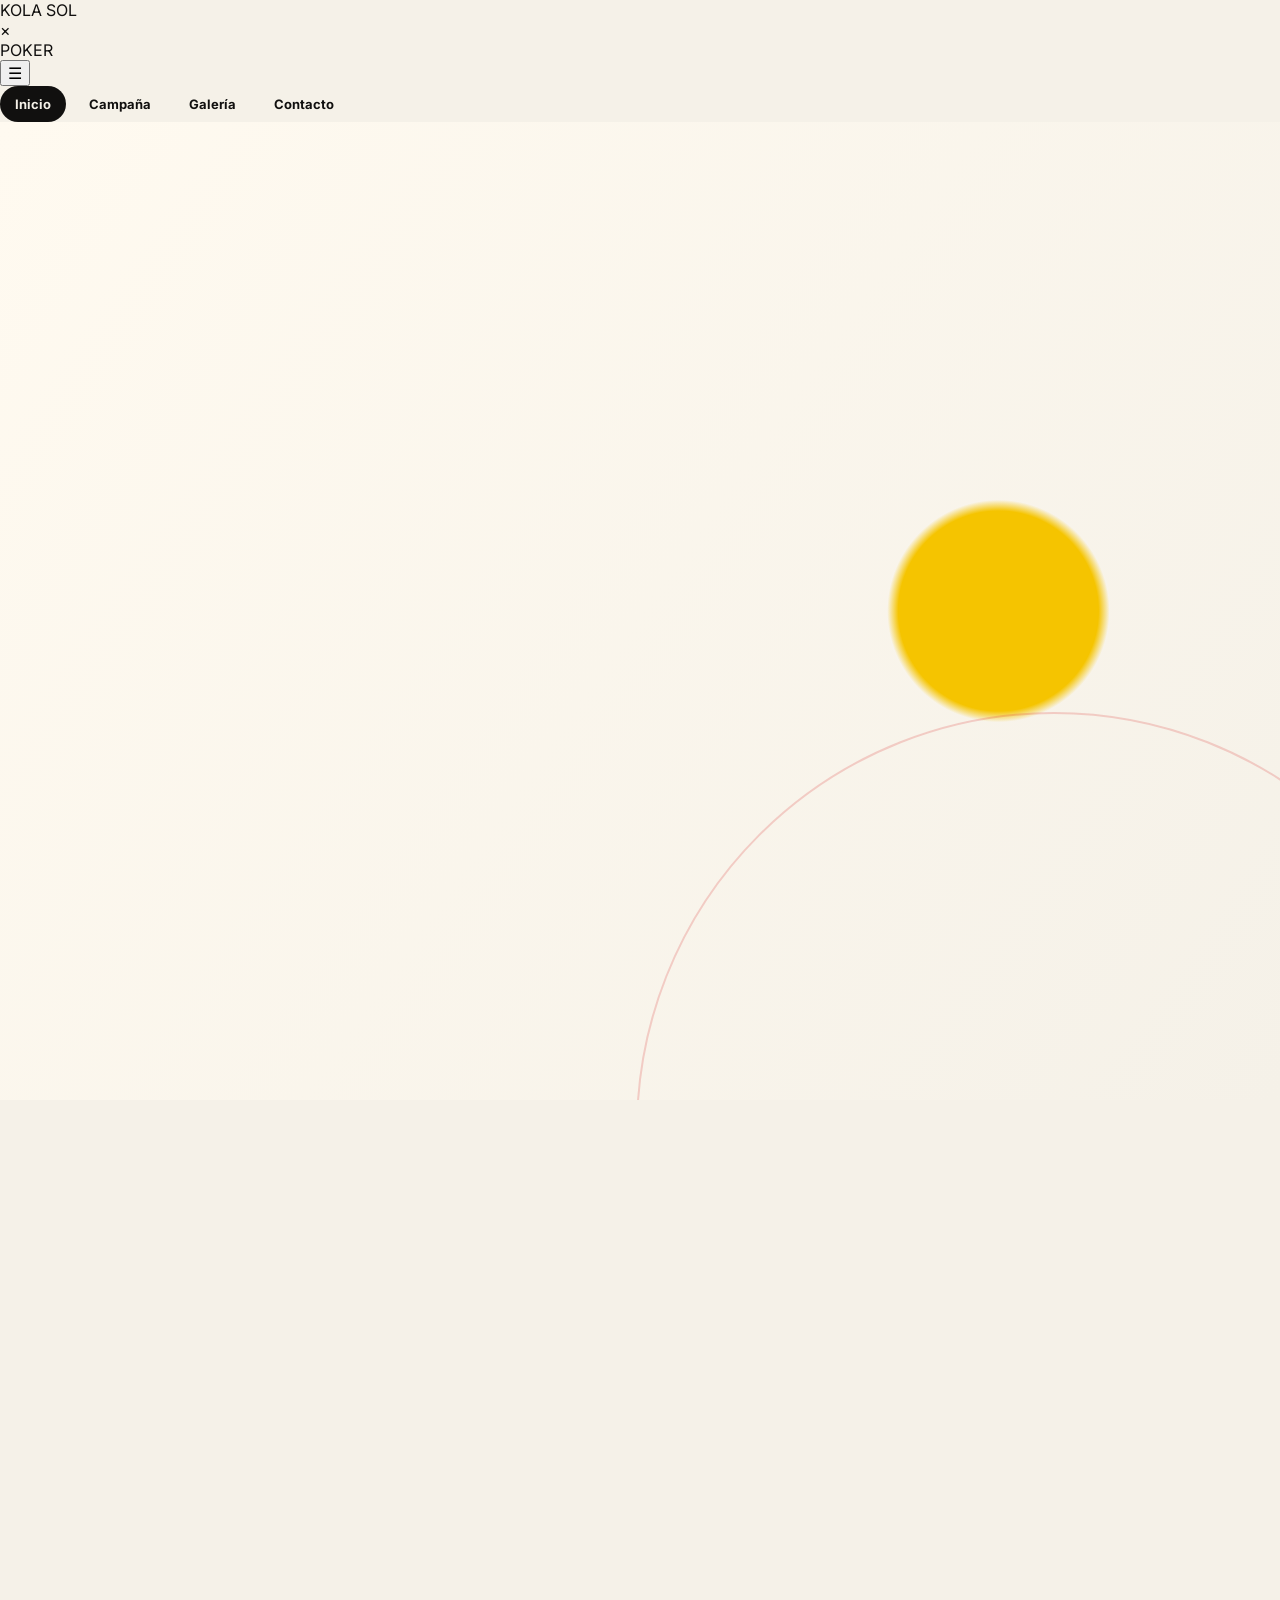
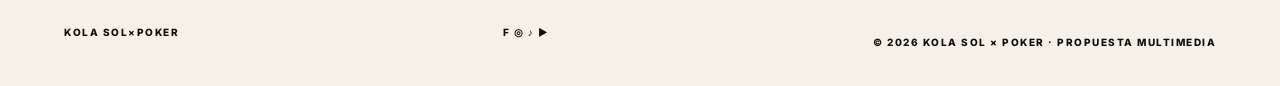
==== index.html @ a8f2d902 "Update logo image source in index.html" ====
<!DOCTYPE html>
<html lang="es">
<head>
  <meta charset="UTF-8">
  <meta name="viewport" content="width=device-width, initial-scale=1.0">
  <meta name="description" content="Campaña promocional Refajo de Kola Sol + Poker">
  <title>Kola Sol × Poker | Refajo</title>
  <link rel="stylesheet" href="style.css">
</head>
<body>
  <!-- ===================== HEADER ===================== -->
  <header class="header" id="inicio">
    <a href="#inicio" class="logos">
      <!-- CAMBIA ESTOS DOS ARCHIVOS POR TUS LOGOS PNG -->
      <img src="https://raw.githubusercontent.com/heiderfabiangonzalezgaitan-byte/Refajo-Kola-Sol-Poker/refs/heads/main/IMG/Logo%20KOLA%20SOL%20Vectorizado.png" onerror="this.style.display='none';this.nextElementSibling.style.display='flex'">
      <span class="logo-fallback">KOLA SOL</span>
      <span class="x">×</span>
      <img src="assets/logo-poker.png" alt="Logo Poker" onerror="this.style.display='none';this.nextElementSibling.style.display='flex'">
      <span class="logo-fallback">POKER</span>
    </a>

    <button class="menu-toggle" id="menuToggle" aria-label="Abrir menú">☰</button>

    <nav class="nav" id="nav">
      <a class="active" href="#inicio">Inicio</a>
      <a href="#campana">Campaña</a>
      <a href="#galeria">Galería</a>
      <a href="#contacto">Contacto</a>
    </nav>
  </header>

  <main>
    <!-- ===================== HERO ===================== -->
    <section class="hero">
      <div class="hero-bg"></div>
      <div class="hero-copy reveal">
        <p class="eyebrow">GASEOSAS SOL · COLABORACIÓN</p>
        <h1>REF AJO DE<br><span>KOLA SOL</span><br>× POKER</h1>
        <p class="lead">El sabor que enciende el parche. Una experiencia visual para presentar el nuevo producto, su identidad, empaque y campaña.</p>
        <a href="#campana" class="btn">DESCUBRIR CAMPAÑA <b>→</b></a>
      </div>

      <div class="hero-can-wrap reveal">
        <!-- =========================================================
             IMAGEN DE TU MARCA SOBRE LA LATA
             Reemplaza assets/etiqueta-lata.png por tu diseño.
             La página la presenta dentro de un mockup de lata 350 ml.
             ========================================================= -->
        <div class="can-mockup">
          <div class="can-top"></div>
          <div class="can-body">
            <img class="can-art" src="assets/etiqueta-lata.png" alt="Diseño de etiqueta para lata 350 ml"
                 onerror="this.style.display='none';this.nextElementSibling.style.display='flex'">
            <div class="can-placeholder">
              <small>TU DISEÑO AQUÍ</small>
              <strong>350 ML</strong>
              <span>Reemplaza<br>etiqueta-lata.png</span>
            </div>
            <div class="can-shine"></div>
          </div>
          <div class="can-bottom"></div>
        </div>
        <span class="tag tag1">350 ML</span>
        <span class="tag tag2">NUEVO</span>
      </div>
    </section>

    <!-- ===================== CAMPAÑA ===================== -->
    <section class="section campaign" id="campana">
      <div class="section-title reveal">
        <p class="eyebrow">01 · CAMPAÑA</p>
        <h2>Contenido que <span>se siente.</span></h2>
        <p>Todos los elementos de abajo se pueden cambiar directamente desde el código.</p>
      </div>

      <div class="cards">
        <!-- CAMBIA flyer-01.jpg POR EL NOMBRE DE TU FLYER -->
        <article class="card reveal">
          <div class="media">
            <img src="assets/flyer-01.jpg" alt="Flyer de campaña"
                 onerror="this.style.display='none';this.parentElement.classList.add('placeholder')">
            <div class="media-fallback">FLYER 01</div>
          </div>
          <div class="card-info"><span>PIEZA GRÁFICA</span><h3>Tu flyer principal</h3><p>Cambia la imagen en <b>assets/flyer-01.jpg</b>.</p></div>
        </article>

        <!-- CAMBIA publicidad.mp4 POR EL NOMBRE DE TU VIDEO -->
        <article class="card reveal">
          <div class="media video-media">
            <video controls poster="assets/video-poster.jpg">
              <source src="assets/publicidad.mp4" type="video/mp4">
            </video>
            <div class="media-fallback">▶ VIDEO PUBLICITARIO</div>
          </div>
          <div class="card-info"><span>AUDIOVISUAL</span><h3>Video oficial</h3><p>Cambia <b>assets/publicidad.mp4</b>.</p></div>
        </article>

        <!-- CAMBIA flyer-02.jpg POR OTRA PIEZA -->
        <article class="card reveal">
          <div class="media">
            <img src="assets/flyer-02.jpg" alt="Flyer secundario"
                 onerror="this.style.display='none';this.parentElement.classList.add('placeholder')">
            <div class="media-fallback">FLYER 02</div>
          </div>
          <div class="card-info"><span>CAMPAÑA</span><h3>Segunda pieza</h3><p>Cambia la imagen en <b>assets/flyer-02.jpg</b>.</p></div>
        </article>
      </div>
    </section>

    <!-- ===================== GALERÍA ===================== -->
    <section class="section gallery-section" id="galeria">
      <div class="section-title reveal">
        <p class="eyebrow">02 · GALERÍA</p>
        <h2>Tu marca, <span>tu universo.</span></h2>
      </div>

      <div class="gallery-grid">
        <!-- DUPLICA ESTE BLOQUE PARA AGREGAR MÁS IMÁGENES -->
        <figure class="gallery-item reveal">
          <img src="assets/galeria-01.jpg" alt="Galería 01">
          <figcaption>Producto</figcaption>
        </figure>
        <figure class="gallery-item reveal">
          <img src="assets/galeria-02.jpg" alt="Galería 02">
          <figcaption>Empaque</figcaption>
        </figure>
        <figure class="gallery-item reveal">
          <img src="assets/galeria-03.jpg" alt="Galería 03">
          <figcaption>Campaña</figcaption>
        </figure>
        <figure class="gallery-item reveal">
          <img src="assets/galeria-04.jpg" alt="Galería 04">
          <figcaption>Experiencia</figcaption>
        </figure>
      </div>
    </section>

    <!-- ===================== CONTACTO ===================== -->
    <section class="section contact" id="contacto">
      <div class="contact-copy reveal">
        <p class="eyebrow">03 · CONTACTO</p>
        <h2>Hagamos que el <span>sabor hable.</span></h2>
        <p>Formulario demostrativo para la propuesta web. Puedes conectarlo posteriormente a un servicio de formularios o backend.</p>
      </div>

      <form id="contactForm" class="contact-form reveal">
        <input type="text" placeholder="Nombre" required>
        <input type="email" placeholder="Correo electrónico" required>
        <textarea rows="5" placeholder="Mensaje" required></textarea>
        <button class="btn" type="submit">ENVIAR MENSAJE <b>→</b></button>
        <p id="formMessage"></p>
      </form>
    </section>
  </main>

  <!-- ===================== FOOTER / REDES =====================
       CAMBIA LOS href POR LOS ENLACES REALES DE TUS REDES.
  =============================================================== -->
  <footer class="footer">
    <div class="footer-brand">
      <span>KOLA SOL</span><b>×</b><span>POKER</span>
    </div>

    <div class="socials">
      <!-- CAMBIA ESTOS ENLACES -->
      <a href="https://facebook.com/" target="_blank" rel="noopener" aria-label="Facebook">f</a>
      <a href="https://instagram.com/" target="_blank" rel="noopener" aria-label="Instagram">◎</a>
      <a href="https://tiktok.com/" target="_blank" rel="noopener" aria-label="TikTok">♪</a>
      <a href="https://youtube.com/" target="_blank" rel="noopener" aria-label="YouTube">▶</a>
    </div>

    <p>© 2026 Kola Sol × Poker · Propuesta multimedia</p>
  </footer>
---- style.css ----
@import url('https://fonts.googleapis.com/css2?family=Barlow+Condensed:wght@500;600;700;800&family=Inter:wght@400;500;600;700;800&display=swap');
:root{--ink:#11100f;--paper:#f5f1e8;--cream:#fffaf0;--yellow:#f5c400;--orange:#ef5b2a;--red:#d72828;--blue:#1754a6;--line:rgba(17,16,15,.15);--shadow:0 24px 70px rgba(0,0,0,.16)}
*{box-sizing:border-box}html{scroll-behavior:smooth}body{margin:0;background:var(--paper);color:var(--ink);font-family:Inter,Arial,sans-serif}a{color:inherit;text-decoration:none}button,input,textarea{font:inherit}.site-header{position:sticky;top:0;z-index:20;height:78px;display:flex;align-items:center;justify-content:space-between;padding:0 5vw;background:rgba(245,241,232,.88);backdrop-filter:blur(16px);border-bottom:1px solid var(--line)}.brand{display:flex;align-items:center}.logo-slot{font-family:'Barlow Condensed',sans-serif;font-size:22px;font-weight:800;letter-spacing:-.5px}.logo-slot span{display:inline-block;margin:0 5px;color:var(--red);transform:rotate(-12deg)}.logo-slot img{height:46px;width:auto;display:block;object-fit:contain}.nav{display:flex;gap:8px}.nav a{padding:10px 15px;border-radius:999px;font-size:13px;font-weight:700}.nav a:hover,.nav a.active{background:var(--ink);color:var(--paper)}.menu-btn{display:none;border:0;background:none;font-size:25px}.hero{min-height:calc(100vh - 78px);padding:8vh 8vw;display:grid;grid-template-columns:1.1fr .9fr;align-items:center;overflow:hidden;position:relative;background:radial-gradient(circle at 78% 50%,#f5c400 0 9%,transparent 10%),linear-gradient(125deg,var(--cream),var(--paper))}.hero:after{content:'';position:absolute;right:-15vw;bottom:-35vw;width:65vw;height:65vw;border-radius:50%;border:2px solid rgba(215,40,40,.2)}.hero-glow{position:absolute;width:420px;height:420px;right:10%;top:15%;background:var(--yellow);filter:blur(90px);opacity:.28}.eyebrow{font-size:11px;letter-spacing:2.5px;font-weight:800;margin:0 0 16px;color:#555}.hero h1,.page-hero h1{font-family:'Barlow Condensed',sans-serif;font-size:clamp(62px,8vw,122px);line-height:.82;letter-spacing:-3px;margin:0;max-width:800px}.hero h1 span,.page-hero h1 span,h2 span{color:var(--red)}.hero-text{max-width:580px;line-height:1.7;color:#4d4a43;margin:30px 0}.hero-actions{display:flex;gap:12px;flex-wrap:wrap}.btn{display:inline-flex;align-items:center;justify-content:center;gap:18px;border:0;border-radius:999px;padding:15px 22px;font-weight:800;cursor:pointer;transition:.25s transform,.25s box-shadow}.btn:hover{transform:translateY(-3px);box-shadow:0 10px 25px rgba(0,0,0,.14)}.btn-primary{background:var(--red);color:#fff}.btn-ghost{border:1px solid var(--line)}.hero-product{height:530px;position:relative;display:flex;align-items:center;justify-content:center}.can-placeholder,.big-can{width:230px;height:410px;border-radius:30px 30px 38px 38px;background:linear-gradient(90deg,#a31318,#ed302b 25%,#c81921 70%,#7d0e14);box-shadow:var(--shadow);transform:rotate(9deg);position:relative;z-index:2;overflow:hidden}.can-top{position:absolute;top:0;left:8%;width:84%;height:22px;background:#d5d0c4;border-radius:50%}.can-label{position:absolute;inset:65px 12px 25px;border:2px solid rgba(255,255,255,.7);border-radius:18px;padding:22px 10px;text-align:center;color:#fff;background:linear-gradient(160deg,rgba(245,196,0,.95),rgba(239,91,42,.92));display:flex;flex-direction:column;align-items:center;justify-content:center;line-height:.85}.can-label small{font-size:9px;letter-spacing:2px}.can-label strong{font-family:'Barlow Condensed';font-size:53px}.can-label i{font-style:normal;font-size:28px;color:#111}.can-label b{font-size:26px}.can-label em{font-style:normal;font-family:'Barlow Condensed';font-size:22px;margin-top:15px;letter-spacing:2px}.orbit{position:absolute;border:1px solid rgba(215,40,40,.3);border-radius:50%;width:470px;height:190px;transform:rotate(-20deg)}.orbit-2{width:400px;height:500px;transform:rotate(30deg)}.floating-tag{position:absolute;background:var(--ink);color:white;border-radius:999px;padding:10px 14px;font-size:10px;font-weight:800;z-index:3}.tag-a{top:20%;right:10%}.tag-b{bottom:18%;left:8%;background:var(--yellow);color:var(--ink)}.section{padding:100px 8vw}.stats{display:grid;grid-template-columns:repeat(4,1fr);border-top:1px solid var(--line);border-bottom:1px solid var(--line);padding-top:40px;padding-bottom:40px}.stat{display:flex;gap:15px;align-items:center;border-right:1px solid var(--line);padding:0 30px}.stat:first-child{padding-left:0}.stat:last-child{border:0}.stat strong{font-family:'Barlow Condensed';font-size:42px}.stat span{font-size:11px;line-height:1.4;text-transform:uppercase;letter-spacing:1px}.feature{display:grid;grid-template-columns:1fr 1fr;gap:10vw;align-items:end}.feature h2,.section-heading h2,.product-copy h2,.timeline h2,.contact-aside h2{font-family:'Barlow Condensed';font-size:clamp(48px,6vw,88px);line-height:.9;margin:0;letter-spacing:-2px}.feature>p,.section-heading>p,.product-copy>p,.contact-aside p{line-height:1.8;color:#5b574e}.section-heading{display:flex;justify-content:space-between;align-items:end;gap:50px;margin-bottom:45px}.section-heading>p{max-width:440px;margin:0}.upload-grid{display:grid;grid-template-columns:repeat(3,1fr);gap:15px}.upload-card{min-height:210px;border:1.5px dashed #aaa397;border-radius:22px;padding:25px;display:flex;flex-direction:column;align-items:flex-start;justify-content:center;cursor:pointer;transition:.25s;background:rgba(255,255,255,.2)}.upload-card:hover{border-color:var(--red);transform:translateY(-5px);background:#fffaf0}.upload-icon{font-size:35px;margin-bottom:20px}.upload-card strong{font-family:'Barlow Condensed';font-size:30px}.upload-card small{color:#777;margin:4px 0 16px}.upload-link{font-size:11px;font-weight:800;text-transform:uppercase;letter-spacing:1px;color:var(--red)}.media-gallery{display:grid;grid-template-columns:repeat(3,1fr);gap:15px;margin-top:25px}.empty-state{grid-column:1/-1;border-radius:20px;padding:35px;text-align:center;color:#777;background:rgba(0,0,0,.03)}.media-item{position:relative;overflow:hidden;border-radius:18px;background:#111;min-height:220px}.media-item img,.media-item video{width:100%;height:100%;min-height:220px;object-fit:cover;display:block}.remove-media{position:absolute;right:10px;top:10px;width:32px;height:32px;border:0;border-radius:50%;background:#fff;color:#111;cursor:pointer;font-weight:800}.footer{padding:28px 5vw;border-top:1px solid var(--line);display:flex;justify-content:space-between;font-size:10px;font-weight:800;text-transform:uppercase;letter-spacing:1.5px}.page-hero{padding-top:120px;padding-bottom:90px;background:var(--cream)}.page-hero p:last-child{max-width:600px;line-height:1.7;color:#5b574e;margin-top:30px}.product-detail{display:grid;grid-template-columns:1fr 1fr;gap:10vw;align-items:center}.big-can{margin:auto;width:290px;height:520px}.product-copy h2{margin-bottom:35px}.spec-list{border-top:1px solid var(--line);margin:30px 0}.spec-list div{display:flex;justify-content:space-between;padding:18px 0;border-bottom:1px solid var(--line)}.spec-list b{font-family:'Barlow Condensed';font-size:28px}.spec-list span{font-size:12px;color:#666}.quote{background:var(--ink);color:#fff;display:flex;align-items:center;gap:30px}.quote span{font-family:Georgia;font-size:100px;color:var(--yellow);line-height:0}.quote h2{font-family:'Barlow Condensed';font-size:clamp(38px,5vw,70px);max-width:900px}.campaign-grid{display:grid;grid-template-columns:1.2fr .8fr;grid-template-rows:360px 360px;gap:18px}.campaign-card{border-radius:25px;overflow:hidden;background:#222}.campaign-card.tall{grid-row:1/3}.poster-placeholder{height:100%;padding:45px;background:linear-gradient(145deg,var(--red),#7f1117 60%,var(--yellow));color:#fff;display:flex;flex-direction:column;justify-content:space-between}.poster-placeholder.alt{background:linear-gradient(145deg,var(--yellow),var(--orange));color:var(--ink)}.poster-placeholder small{font-size:10px;letter-spacing:3px;font-weight:800}.poster-placeholder strong{font-family:'Barlow Condensed';font-size:clamp(45px,6vw,85px);line-height:.82}.poster-placeholder em{font-size:11px;font-style:normal;letter-spacing:2px;font-weight:800}.campaign-info{height:100%;padding:30px;background:#151515;color:#fff}.video-placeholder{height:210px;margin-top:20px;border-radius:15px;background:#292929;display:grid;place-items:center;font-size:45px;color:var(--yellow)}.campaign-info p:last-child{font-size:12px;line-height:1.5;color:#aaa}.timeline-row{display:grid;grid-template-columns:repeat(4,1fr);margin-top:45px;border-top:1px solid var(--line)}.timeline-row div{padding:25px;border-right:1px solid var(--line)}.timeline-row div:first-child{padding-left:0}.timeline-row b{font-family:'Barlow Condensed';font-size:40px;display:block}.timeline-row span{font-size:11px;text-transform:uppercase;line-height:1.5}.contact-layout{display:grid;grid-template-columns:1.2fr .8fr;gap:10vw}.contact-form{display:flex;flex-direction:column;gap:20px}.contact-form label{font-size:11px;font-weight:800;text-transform:uppercase;letter-spacing:1px}.contact-form input,.contact-form textarea{width:100%;border:0;border-bottom:1px solid #999;background:transparent;padding:14px 0;outline:0;resize:vertical}.contact-form input:focus,.contact-form textarea:focus{border-color:var(--red)}.contact-form .btn{align-self:flex-start}.form-message{font-size:12px;font-weight:700}.contact-aside{padding:35px;border-radius:25px;background:var(--yellow);align-self:start}.contact-line{margin-top:80px;font-family:'Barlow Condensed';font-size:35px;font-weight:800}.contact-line span{color:var(--red)}.reveal{opacity:0;transform:translateY(25px);transition:.7s ease}.reveal.visible{opacity:1;transform:none}
@media(max-width:800px){.site-header{height:68px;padding:0 5vw}.nav{display:none;position:absolute;top:68px;left:0;right:0;padding:15px 5vw;background:var(--paper);flex-direction:column;border-bottom:1px solid var(--line)}.nav.open{display:flex}.menu-btn{display:block}.hero{grid-template-columns:1fr;padding-top:70px}.hero-product{height:440px}.stats{grid-template-columns:1fr 1fr;gap:25px}.stat{border:0;padding:0}.feature,.product-detail,.contact-layout{grid-template-columns:1fr;gap:50px}.section{padding:70px 7vw}.section-heading{display:block}.section-heading>p{margin-top:20px}.upload-grid,.media-gallery{grid-template-columns:1fr}.campaign-grid{grid-template-columns:1fr;grid-template-rows:auto}.campaign-card.tall{grid-row:auto;min-height:520px}.campaign-card{min-height:330px}.timeline-row{grid-template-columns:1fr 1fr}.timeline-row div{border-bottom:1px solid var(--line)}.footer{flex-direction:column;gap:10px}.page-hero{padding-top:80px}.hero h1,.page-hero h1{letter-spacing:-1px}}
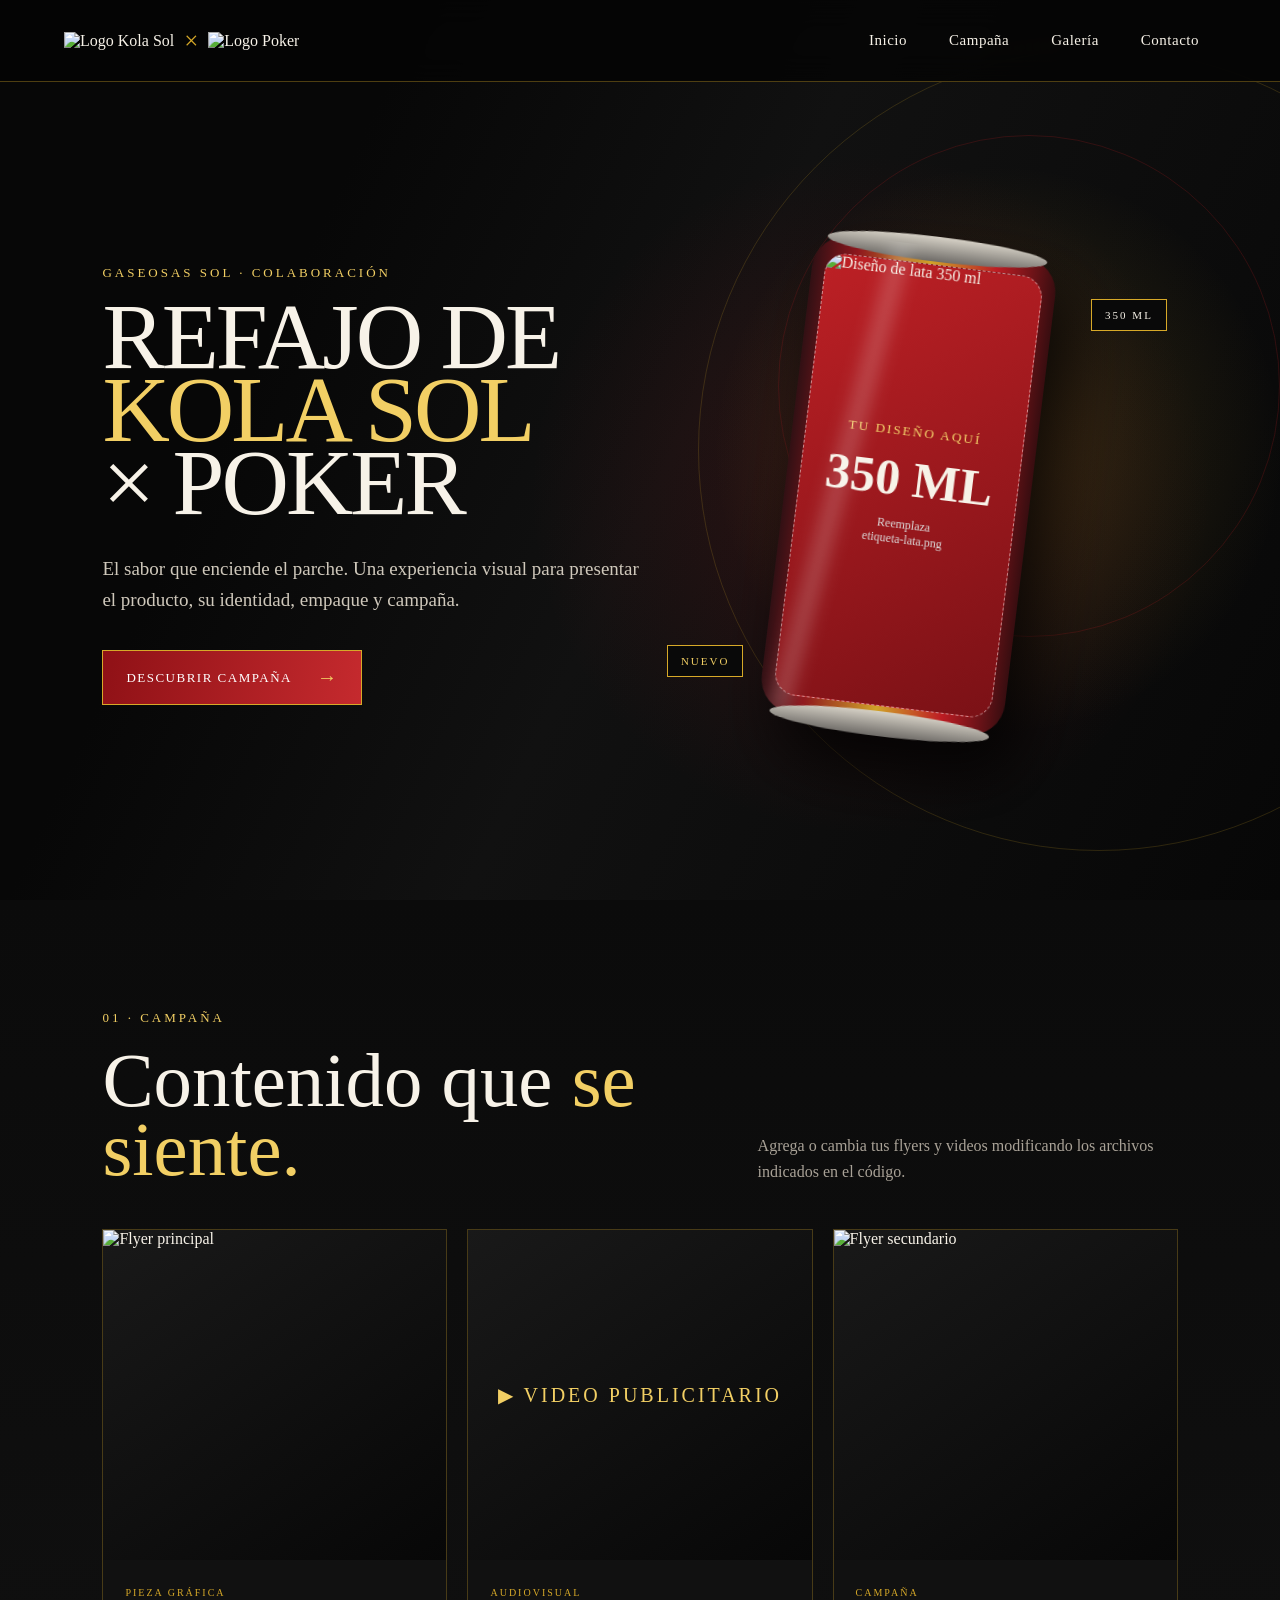
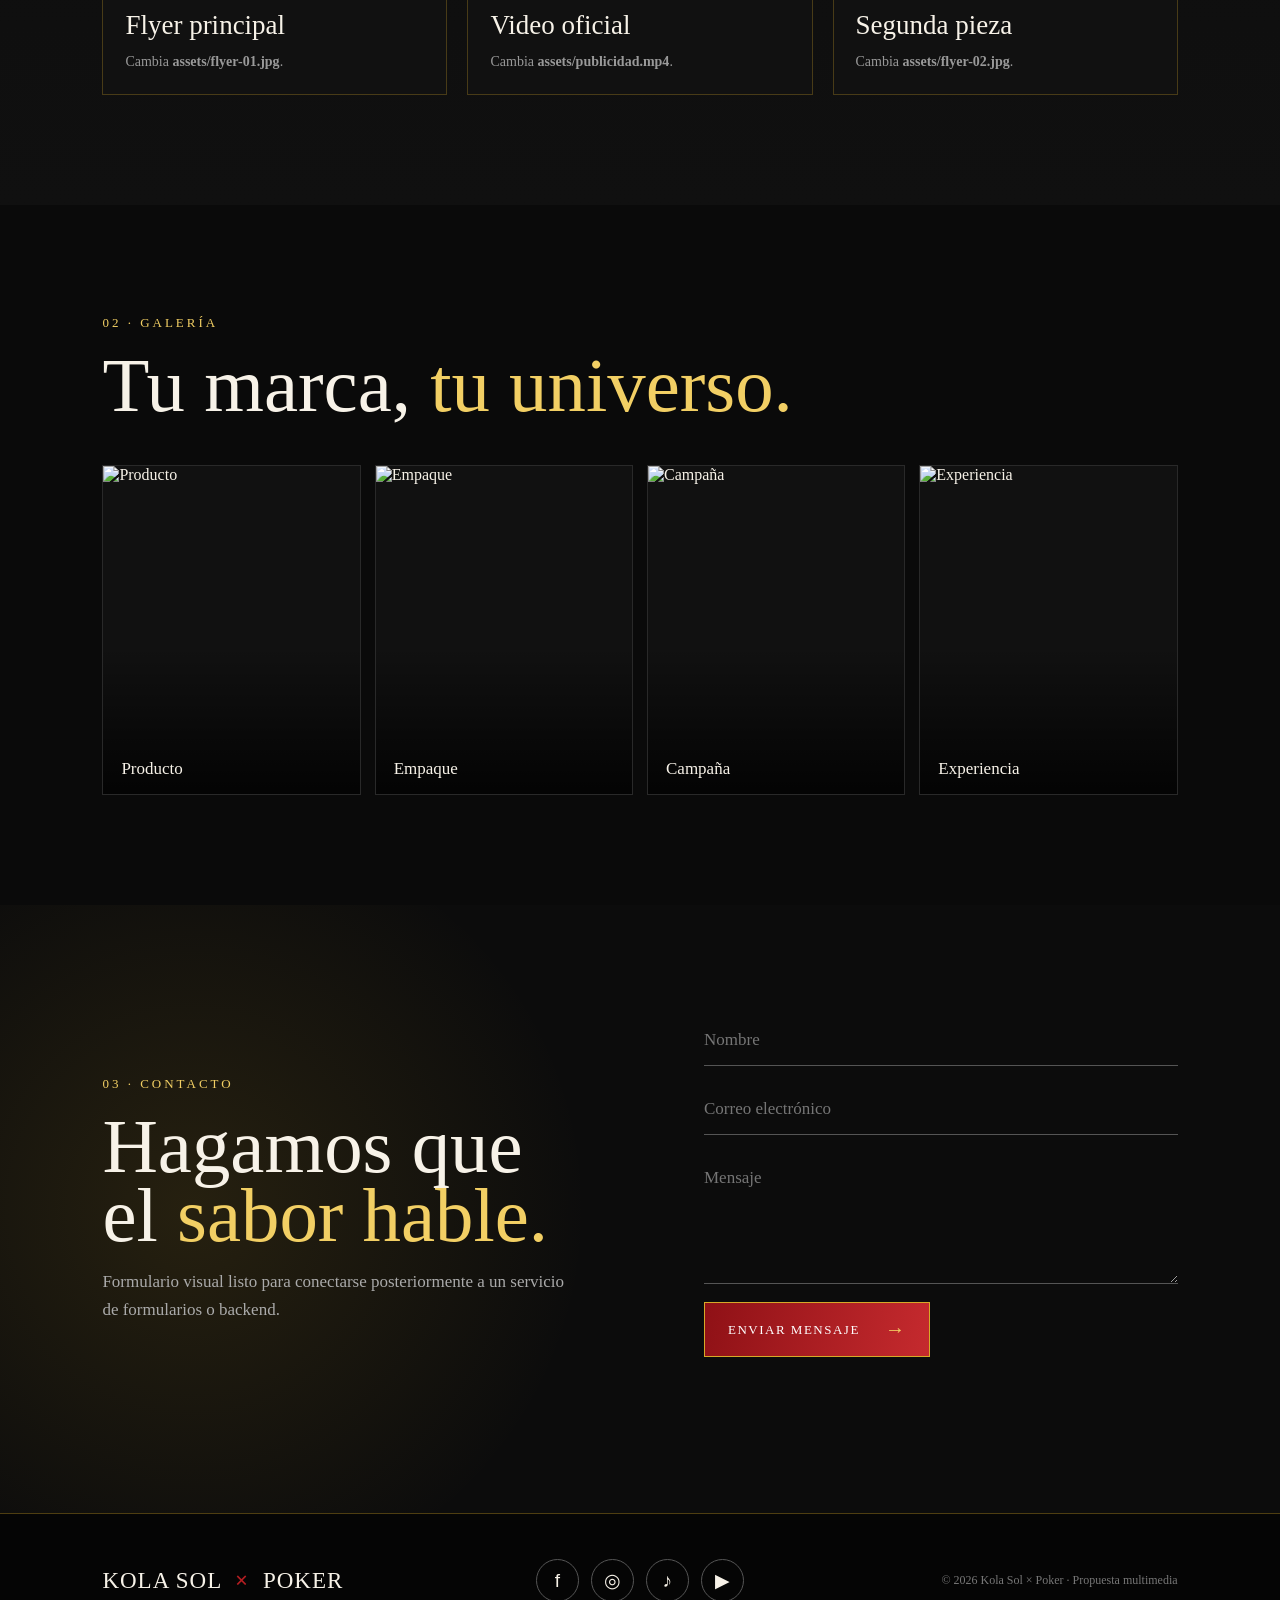
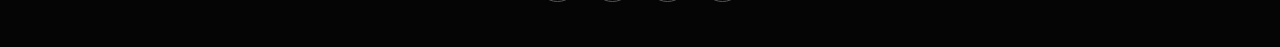
==== commit f9e6c7fc: "Add files via upload" ====
--- a/index.html
+++ b/index.html
@@ -1,173 +1,52 @@
 <!DOCTYPE html>
 <html lang="es">
 <head>
-  <meta charset="UTF-8">
-  <meta name="viewport" content="width=device-width, initial-scale=1.0">
-  <meta name="description" content="Campaña promocional Refajo de Kola Sol + Poker">
-  <title>Kola Sol × Poker | Refajo</title>
-  <link rel="stylesheet" href="style.css">
+<meta charset="UTF-8"><meta name="viewport" content="width=device-width,initial-scale=1.0">
+<title>Kola Sol × Poker | Refajo</title><link rel="stylesheet" href="style.css">
 </head>
 <body>
-  <!-- ===================== HEADER ===================== -->
-  <header class="header" id="inicio">
-    <a href="#inicio" class="logos">
-      <!-- CAMBIA ESTOS DOS ARCHIVOS POR TUS LOGOS PNG -->
-      <img src="https://raw.githubusercontent.com/heiderfabiangonzalezgaitan-byte/Refajo-Kola-Sol-Poker/refs/heads/main/IMG/Logo%20KOLA%20SOL%20Vectorizado.png" onerror="this.style.display='none';this.nextElementSibling.style.display='flex'">
-      <span class="logo-fallback">KOLA SOL</span>
-      <span class="x">×</span>
-      <img src="assets/logo-poker.png" alt="Logo Poker" onerror="this.style.display='none';this.nextElementSibling.style.display='flex'">
-      <span class="logo-fallback">POKER</span>
-    </a>
-
-    <button class="menu-toggle" id="menuToggle" aria-label="Abrir menú">☰</button>
-
-    <nav class="nav" id="nav">
-      <a class="active" href="#inicio">Inicio</a>
-      <a href="#campana">Campaña</a>
-      <a href="#galeria">Galería</a>
-      <a href="#contacto">Contacto</a>
-    </nav>
-  </header>
-
-  <main>
-    <!-- ===================== HERO ===================== -->
-    <section class="hero">
-      <div class="hero-bg"></div>
-      <div class="hero-copy reveal">
-        <p class="eyebrow">GASEOSAS SOL · COLABORACIÓN</p>
-        <h1>REF AJO DE<br><span>KOLA SOL</span><br>× POKER</h1>
-        <p class="lead">El sabor que enciende el parche. Una experiencia visual para presentar el nuevo producto, su identidad, empaque y campaña.</p>
-        <a href="#campana" class="btn">DESCUBRIR CAMPAÑA <b>→</b></a>
-      </div>
-
-      <div class="hero-can-wrap reveal">
-        <!-- =========================================================
-             IMAGEN DE TU MARCA SOBRE LA LATA
-             Reemplaza assets/etiqueta-lata.png por tu diseño.
-             La página la presenta dentro de un mockup de lata 350 ml.
-             ========================================================= -->
-        <div class="can-mockup">
-          <div class="can-top"></div>
-          <div class="can-body">
-            <img class="can-art" src="assets/etiqueta-lata.png" alt="Diseño de etiqueta para lata 350 ml"
-                 onerror="this.style.display='none';this.nextElementSibling.style.display='flex'">
-            <div class="can-placeholder">
-              <small>TU DISEÑO AQUÍ</small>
-              <strong>350 ML</strong>
-              <span>Reemplaza<br>etiqueta-lata.png</span>
-            </div>
-            <div class="can-shine"></div>
-          </div>
-          <div class="can-bottom"></div>
-        </div>
-        <span class="tag tag1">350 ML</span>
-        <span class="tag tag2">NUEVO</span>
-      </div>
-    </section>
-
-    <!-- ===================== CAMPAÑA ===================== -->
-    <section class="section campaign" id="campana">
-      <div class="section-title reveal">
-        <p class="eyebrow">01 · CAMPAÑA</p>
-        <h2>Contenido que <span>se siente.</span></h2>
-        <p>Todos los elementos de abajo se pueden cambiar directamente desde el código.</p>
-      </div>
-
-      <div class="cards">
-        <!-- CAMBIA flyer-01.jpg POR EL NOMBRE DE TU FLYER -->
-        <article class="card reveal">
-          <div class="media">
-            <img src="assets/flyer-01.jpg" alt="Flyer de campaña"
-                 onerror="this.style.display='none';this.parentElement.classList.add('placeholder')">
-            <div class="media-fallback">FLYER 01</div>
-          </div>
-          <div class="card-info"><span>PIEZA GRÁFICA</span><h3>Tu flyer principal</h3><p>Cambia la imagen en <b>assets/flyer-01.jpg</b>.</p></div>
-        </article>
-
-        <!-- CAMBIA publicidad.mp4 POR EL NOMBRE DE TU VIDEO -->
-        <article class="card reveal">
-          <div class="media video-media">
-            <video controls poster="assets/video-poster.jpg">
-              <source src="assets/publicidad.mp4" type="video/mp4">
-            </video>
-            <div class="media-fallback">▶ VIDEO PUBLICITARIO</div>
-          </div>
-          <div class="card-info"><span>AUDIOVISUAL</span><h3>Video oficial</h3><p>Cambia <b>assets/publicidad.mp4</b>.</p></div>
-        </article>
-
-        <!-- CAMBIA flyer-02.jpg POR OTRA PIEZA -->
-        <article class="card reveal">
-          <div class="media">
-            <img src="assets/flyer-02.jpg" alt="Flyer secundario"
-                 onerror="this.style.display='none';this.parentElement.classList.add('placeholder')">
-            <div class="media-fallback">FLYER 02</div>
-          </div>
-          <div class="card-info"><span>CAMPAÑA</span><h3>Segunda pieza</h3><p>Cambia la imagen en <b>assets/flyer-02.jpg</b>.</p></div>
-        </article>
-      </div>
-    </section>
-
-    <!-- ===================== GALERÍA ===================== -->
-    <section class="section gallery-section" id="galeria">
-      <div class="section-title reveal">
-        <p class="eyebrow">02 · GALERÍA</p>
-        <h2>Tu marca, <span>tu universo.</span></h2>
-      </div>
-
-      <div class="gallery-grid">
-        <!-- DUPLICA ESTE BLOQUE PARA AGREGAR MÁS IMÁGENES -->
-        <figure class="gallery-item reveal">
-          <img src="assets/galeria-01.jpg" alt="Galería 01">
-          <figcaption>Producto</figcaption>
-        </figure>
-        <figure class="gallery-item reveal">
-          <img src="assets/galeria-02.jpg" alt="Galería 02">
-          <figcaption>Empaque</figcaption>
-        </figure>
-        <figure class="gallery-item reveal">
-          <img src="assets/galeria-03.jpg" alt="Galería 03">
-          <figcaption>Campaña</figcaption>
-        </figure>
-        <figure class="gallery-item reveal">
-          <img src="assets/galeria-04.jpg" alt="Galería 04">
-          <figcaption>Experiencia</figcaption>
-        </figure>
-      </div>
-    </section>
-
-    <!-- ===================== CONTACTO ===================== -->
-    <section class="section contact" id="contacto">
-      <div class="contact-copy reveal">
-        <p class="eyebrow">03 · CONTACTO</p>
-        <h2>Hagamos que el <span>sabor hable.</span></h2>
-        <p>Formulario demostrativo para la propuesta web. Puedes conectarlo posteriormente a un servicio de formularios o backend.</p>
-      </div>
-
-      <form id="contactForm" class="contact-form reveal">
-        <input type="text" placeholder="Nombre" required>
-        <input type="email" placeholder="Correo electrónico" required>
-        <textarea rows="5" placeholder="Mensaje" required></textarea>
-        <button class="btn" type="submit">ENVIAR MENSAJE <b>→</b></button>
-        <p id="formMessage"></p>
-      </form>
-    </section>
-  </main>
-
-  <!-- ===================== FOOTER / REDES =====================
-       CAMBIA LOS href POR LOS ENLACES REALES DE TUS REDES.
-  =============================================================== -->
-  <footer class="footer">
-    <div class="footer-brand">
-      <span>KOLA SOL</span><b>×</b><span>POKER</span>
-    </div>
-
-    <div class="socials">
-      <!-- CAMBIA ESTOS ENLACES -->
-      <a href="https://facebook.com/" target="_blank" rel="noopener" aria-label="Facebook">f</a>
-      <a href="https://instagram.com/" target="_blank" rel="noopener" aria-label="Instagram">◎</a>
-      <a href="https://tiktok.com/" target="_blank" rel="noopener" aria-label="TikTok">♪</a>
-      <a href="https://youtube.com/" target="_blank" rel="noopener" aria-label="YouTube">▶</a>
-    </div>
-
-    <p>© 2026 Kola Sol × Poker · Propuesta multimedia</p>
-  </footer>
+<header class="header" id="inicio">
+  <a class="logos" href="#inicio">
+    <!-- LOGO KOLA SOL: assets/logo-kola-sol.png -->
+    <img src="assets/logo-kola-sol.png" alt="Logo Kola Sol"><span class="x">×</span>
+    <!-- LOGO POKER: assets/logo-poker.png -->
+    <img src="assets/logo-poker.png" alt="Logo Poker">
+  </a>
+  <button class="menu-toggle" id="menuToggle">☰</button>
+  <nav class="nav" id="nav"><a href="#inicio">Inicio</a><a href="#campana">Campaña</a><a href="#galeria">Galería</a><a href="#contacto">Contacto</a></nav>
+</header>
+<main>
+<section class="hero">
+ <div class="hero-bg"></div>
+ <div class="hero-copy reveal"><p class="eyebrow">GASEOSAS SOL · COLABORACIÓN</p><h1>REFAJO DE<br><span>KOLA SOL</span><br>× POKER</h1><p class="lead">El sabor que enciende el parche. Una experiencia visual para presentar el producto, su identidad, empaque y campaña.</p><a href="#campana" class="btn">DESCUBRIR CAMPAÑA <b>→</b></a></div>
+ <div class="hero-can-wrap reveal">
+  <!-- COLOCA TU DISEÑO EN assets/etiqueta-lata.png -->
+  <div class="can-mockup"><div class="can-top"></div><div class="can-body"><img class="can-art" src="assets/etiqueta-lata.png" alt="Diseño de lata 350 ml"><div class="can-placeholder"><small>TU DISEÑO AQUÍ</small><strong>350 ML</strong><span>Reemplaza<br>etiqueta-lata.png</span></div><div class="can-shine"></div></div><div class="can-bottom"></div></div>
+  <span class="tag tag1">350 ML</span><span class="tag tag2">NUEVO</span>
+ </div>
+</section>
+<section class="section campaign" id="campana">
+ <div class="section-title reveal"><div><p class="eyebrow">01 · CAMPAÑA</p><h2>Contenido que <span>se siente.</span></h2></div><p>Agrega o cambia tus flyers y videos modificando los archivos indicados en el código.</p></div>
+ <div class="cards">
+  <article class="card reveal"><div class="media"><img src="assets/flyer-01.jpg" alt="Flyer principal"><div class="media-fallback">FLYER 01</div></div><div class="card-info"><span>PIEZA GRÁFICA</span><h3>Flyer principal</h3><p>Cambia <b>assets/flyer-01.jpg</b>.</p></div></article>
+  <article class="card reveal"><div class="media"><video controls poster="assets/video-poster.jpg"><source src="assets/publicidad.mp4" type="video/mp4"></video><div class="media-fallback">▶ VIDEO PUBLICITARIO</div></div><div class="card-info"><span>AUDIOVISUAL</span><h3>Video oficial</h3><p>Cambia <b>assets/publicidad.mp4</b>.</p></div></article>
+  <article class="card reveal"><div class="media"><img src="assets/flyer-02.jpg" alt="Flyer secundario"><div class="media-fallback">FLYER 02</div></div><div class="card-info"><span>CAMPAÑA</span><h3>Segunda pieza</h3><p>Cambia <b>assets/flyer-02.jpg</b>.</p></div></article>
+ </div>
+</section>
+<section class="section gallery-section" id="galeria">
+ <div class="section-title reveal"><div><p class="eyebrow">02 · GALERÍA</p><h2>Tu marca, <span>tu universo.</span></h2></div></div>
+ <div class="gallery-grid">
+  <figure class="gallery-item reveal"><img src="assets/galeria-01.jpg" alt="Producto"><figcaption>Producto</figcaption></figure>
+  <figure class="gallery-item reveal"><img src="assets/galeria-02.jpg" alt="Empaque"><figcaption>Empaque</figcaption></figure>
+  <figure class="gallery-item reveal"><img src="assets/galeria-03.jpg" alt="Campaña"><figcaption>Campaña</figcaption></figure>
+  <figure class="gallery-item reveal"><img src="assets/galeria-04.jpg" alt="Experiencia"><figcaption>Experiencia</figcaption></figure>
+ </div>
+</section>
+<section class="section contact" id="contacto">
+ <div class="contact-copy reveal"><p class="eyebrow">03 · CONTACTO</p><h2>Hagamos que el <span>sabor hable.</span></h2><p>Formulario visual listo para conectarse posteriormente a un servicio de formularios o backend.</p></div>
+ <form id="contactForm" class="contact-form reveal"><input type="text" placeholder="Nombre" required><input type="email" placeholder="Correo electrónico" required><textarea rows="5" placeholder="Mensaje" required></textarea><button class="btn" type="submit">ENVIAR MENSAJE <b>→</b></button><p id="formMessage"></p></form>
+</section>
+</main>
+<footer class="footer"><div class="footer-brand">KOLA SOL <b>×</b> POKER</div><div class="socials"><!-- CAMBIA LOS href POR TUS ENLACES --><a href="https://facebook.com/" target="_blank">f</a><a href="https://instagram.com/" target="_blank">◎</a><a href="https://tiktok.com/" target="_blank">♪</a><a href="https://youtube.com/" target="_blank">▶</a></div><p>© 2026 Kola Sol × Poker · Propuesta multimedia</p></footer>
+<script src="script.js"></script>
+</body></html>
--- a/style.css
+++ b/style.css
@@ -1,4 +1,3 @@
-@import url('https://fonts.googleapis.com/css2?family=Barlow+Condensed:wght@500;600;700;800&family=Inter:wght@400;500;600;700;800&display=swap');
-:root{--ink:#11100f;--paper:#f5f1e8;--cream:#fffaf0;--yellow:#f5c400;--orange:#ef5b2a;--red:#d72828;--blue:#1754a6;--line:rgba(17,16,15,.15);--shadow:0 24px 70px rgba(0,0,0,.16)}
-*{box-sizing:border-box}html{scroll-behavior:smooth}body{margin:0;background:var(--paper);color:var(--ink);font-family:Inter,Arial,sans-serif}a{color:inherit;text-decoration:none}button,input,textarea{font:inherit}.site-header{position:sticky;top:0;z-index:20;height:78px;display:flex;align-items:center;justify-content:space-between;padding:0 5vw;background:rgba(245,241,232,.88);backdrop-filter:blur(16px);border-bottom:1px solid var(--line)}.brand{display:flex;align-items:center}.logo-slot{font-family:'Barlow Condensed',sans-serif;font-size:22px;font-weight:800;letter-spacing:-.5px}.logo-slot span{display:inline-block;margin:0 5px;color:var(--red);transform:rotate(-12deg)}.logo-slot img{height:46px;width:auto;display:block;object-fit:contain}.nav{display:flex;gap:8px}.nav a{padding:10px 15px;border-radius:999px;font-size:13px;font-weight:700}.nav a:hover,.nav a.active{background:var(--ink);color:var(--paper)}.menu-btn{display:none;border:0;background:none;font-size:25px}.hero{min-height:calc(100vh - 78px);padding:8vh 8vw;display:grid;grid-template-columns:1.1fr .9fr;align-items:center;overflow:hidden;position:relative;background:radial-gradient(circle at 78% 50%,#f5c400 0 9%,transparent 10%),linear-gradient(125deg,var(--cream),var(--paper))}.hero:after{content:'';position:absolute;right:-15vw;bottom:-35vw;width:65vw;height:65vw;border-radius:50%;border:2px solid rgba(215,40,40,.2)}.hero-glow{position:absolute;width:420px;height:420px;right:10%;top:15%;background:var(--yellow);filter:blur(90px);opacity:.28}.eyebrow{font-size:11px;letter-spacing:2.5px;font-weight:800;margin:0 0 16px;color:#555}.hero h1,.page-hero h1{font-family:'Barlow Condensed',sans-serif;font-size:clamp(62px,8vw,122px);line-height:.82;letter-spacing:-3px;margin:0;max-width:800px}.hero h1 span,.page-hero h1 span,h2 span{color:var(--red)}.hero-text{max-width:580px;line-height:1.7;color:#4d4a43;margin:30px 0}.hero-actions{display:flex;gap:12px;flex-wrap:wrap}.btn{display:inline-flex;align-items:center;justify-content:center;gap:18px;border:0;border-radius:999px;padding:15px 22px;font-weight:800;cursor:pointer;transition:.25s transform,.25s box-shadow}.btn:hover{transform:translateY(-3px);box-shadow:0 10px 25px rgba(0,0,0,.14)}.btn-primary{background:var(--red);color:#fff}.btn-ghost{border:1px solid var(--line)}.hero-product{height:530px;position:relative;display:flex;align-items:center;justify-content:center}.can-placeholder,.big-can{width:230px;height:410px;border-radius:30px 30px 38px 38px;background:linear-gradient(90deg,#a31318,#ed302b 25%,#c81921 70%,#7d0e14);box-shadow:var(--shadow);transform:rotate(9deg);position:relative;z-index:2;overflow:hidden}.can-top{position:absolute;top:0;left:8%;width:84%;height:22px;background:#d5d0c4;border-radius:50%}.can-label{position:absolute;inset:65px 12px 25px;border:2px solid rgba(255,255,255,.7);border-radius:18px;padding:22px 10px;text-align:center;color:#fff;background:linear-gradient(160deg,rgba(245,196,0,.95),rgba(239,91,42,.92));display:flex;flex-direction:column;align-items:center;justify-content:center;line-height:.85}.can-label small{font-size:9px;letter-spacing:2px}.can-label strong{font-family:'Barlow Condensed';font-size:53px}.can-label i{font-style:normal;font-size:28px;color:#111}.can-label b{font-size:26px}.can-label em{font-style:normal;font-family:'Barlow Condensed';font-size:22px;margin-top:15px;letter-spacing:2px}.orbit{position:absolute;border:1px solid rgba(215,40,40,.3);border-radius:50%;width:470px;height:190px;transform:rotate(-20deg)}.orbit-2{width:400px;height:500px;transform:rotate(30deg)}.floating-tag{position:absolute;background:var(--ink);color:white;border-radius:999px;padding:10px 14px;font-size:10px;font-weight:800;z-index:3}.tag-a{top:20%;right:10%}.tag-b{bottom:18%;left:8%;background:var(--yellow);color:var(--ink)}.section{padding:100px 8vw}.stats{display:grid;grid-template-columns:repeat(4,1fr);border-top:1px solid var(--line);border-bottom:1px solid var(--line);padding-top:40px;padding-bottom:40px}.stat{display:flex;gap:15px;align-items:center;border-right:1px solid var(--line);padding:0 30px}.stat:first-child{padding-left:0}.stat:last-child{border:0}.stat strong{font-family:'Barlow Condensed';font-size:42px}.stat span{font-size:11px;line-height:1.4;text-transform:uppercase;letter-spacing:1px}.feature{display:grid;grid-template-columns:1fr 1fr;gap:10vw;align-items:end}.feature h2,.section-heading h2,.product-copy h2,.timeline h2,.contact-aside h2{font-family:'Barlow Condensed';font-size:clamp(48px,6vw,88px);line-height:.9;margin:0;letter-spacing:-2px}.feature>p,.section-heading>p,.product-copy>p,.contact-aside p{line-height:1.8;color:#5b574e}.section-heading{display:flex;justify-content:space-between;align-items:end;gap:50px;margin-bottom:45px}.section-heading>p{max-width:440px;margin:0}.upload-grid{display:grid;grid-template-columns:repeat(3,1fr);gap:15px}.upload-card{min-height:210px;border:1.5px dashed #aaa397;border-radius:22px;padding:25px;display:flex;flex-direction:column;align-items:flex-start;justify-content:center;cursor:pointer;transition:.25s;background:rgba(255,255,255,.2)}.upload-card:hover{border-color:var(--red);transform:translateY(-5px);background:#fffaf0}.upload-icon{font-size:35px;margin-bottom:20px}.upload-card strong{font-family:'Barlow Condensed';font-size:30px}.upload-card small{color:#777;margin:4px 0 16px}.upload-link{font-size:11px;font-weight:800;text-transform:uppercase;letter-spacing:1px;color:var(--red)}.media-gallery{display:grid;grid-template-columns:repeat(3,1fr);gap:15px;margin-top:25px}.empty-state{grid-column:1/-1;border-radius:20px;padding:35px;text-align:center;color:#777;background:rgba(0,0,0,.03)}.media-item{position:relative;overflow:hidden;border-radius:18px;background:#111;min-height:220px}.media-item img,.media-item video{width:100%;height:100%;min-height:220px;object-fit:cover;display:block}.remove-media{position:absolute;right:10px;top:10px;width:32px;height:32px;border:0;border-radius:50%;background:#fff;color:#111;cursor:pointer;font-weight:800}.footer{padding:28px 5vw;border-top:1px solid var(--line);display:flex;justify-content:space-between;font-size:10px;font-weight:800;text-transform:uppercase;letter-spacing:1.5px}.page-hero{padding-top:120px;padding-bottom:90px;background:var(--cream)}.page-hero p:last-child{max-width:600px;line-height:1.7;color:#5b574e;margin-top:30px}.product-detail{display:grid;grid-template-columns:1fr 1fr;gap:10vw;align-items:center}.big-can{margin:auto;width:290px;height:520px}.product-copy h2{margin-bottom:35px}.spec-list{border-top:1px solid var(--line);margin:30px 0}.spec-list div{display:flex;justify-content:space-between;padding:18px 0;border-bottom:1px solid var(--line)}.spec-list b{font-family:'Barlow Condensed';font-size:28px}.spec-list span{font-size:12px;color:#666}.quote{background:var(--ink);color:#fff;display:flex;align-items:center;gap:30px}.quote span{font-family:Georgia;font-size:100px;color:var(--yellow);line-height:0}.quote h2{font-family:'Barlow Condensed';font-size:clamp(38px,5vw,70px);max-width:900px}.campaign-grid{display:grid;grid-template-columns:1.2fr .8fr;grid-template-rows:360px 360px;gap:18px}.campaign-card{border-radius:25px;overflow:hidden;background:#222}.campaign-card.tall{grid-row:1/3}.poster-placeholder{height:100%;padding:45px;background:linear-gradient(145deg,var(--red),#7f1117 60%,var(--yellow));color:#fff;display:flex;flex-direction:column;justify-content:space-between}.poster-placeholder.alt{background:linear-gradient(145deg,var(--yellow),var(--orange));color:var(--ink)}.poster-placeholder small{font-size:10px;letter-spacing:3px;font-weight:800}.poster-placeholder strong{font-family:'Barlow Condensed';font-size:clamp(45px,6vw,85px);line-height:.82}.poster-placeholder em{font-size:11px;font-style:normal;letter-spacing:2px;font-weight:800}.campaign-info{height:100%;padding:30px;background:#151515;color:#fff}.video-placeholder{height:210px;margin-top:20px;border-radius:15px;background:#292929;display:grid;place-items:center;font-size:45px;color:var(--yellow)}.campaign-info p:last-child{font-size:12px;line-height:1.5;color:#aaa}.timeline-row{display:grid;grid-template-columns:repeat(4,1fr);margin-top:45px;border-top:1px solid var(--line)}.timeline-row div{padding:25px;border-right:1px solid var(--line)}.timeline-row div:first-child{padding-left:0}.timeline-row b{font-family:'Barlow Condensed';font-size:40px;display:block}.timeline-row span{font-size:11px;text-transform:uppercase;line-height:1.5}.contact-layout{display:grid;grid-template-columns:1.2fr .8fr;gap:10vw}.contact-form{display:flex;flex-direction:column;gap:20px}.contact-form label{font-size:11px;font-weight:800;text-transform:uppercase;letter-spacing:1px}.contact-form input,.contact-form textarea{width:100%;border:0;border-bottom:1px solid #999;background:transparent;padding:14px 0;outline:0;resize:vertical}.contact-form input:focus,.contact-form textarea:focus{border-color:var(--red)}.contact-form .btn{align-self:flex-start}.form-message{font-size:12px;font-weight:700}.contact-aside{padding:35px;border-radius:25px;background:var(--yellow);align-self:start}.contact-line{margin-top:80px;font-family:'Barlow Condensed';font-size:35px;font-weight:800}.contact-line span{color:var(--red)}.reveal{opacity:0;transform:translateY(25px);transition:.7s ease}.reveal.visible{opacity:1;transform:none}
-@media(max-width:800px){.site-header{height:68px;padding:0 5vw}.nav{display:none;position:absolute;top:68px;left:0;right:0;padding:15px 5vw;background:var(--paper);flex-direction:column;border-bottom:1px solid var(--line)}.nav.open{display:flex}.menu-btn{display:block}.hero{grid-template-columns:1fr;padding-top:70px}.hero-product{height:440px}.stats{grid-template-columns:1fr 1fr;gap:25px}.stat{border:0;padding:0}.feature,.product-detail,.contact-layout{grid-template-columns:1fr;gap:50px}.section{padding:70px 7vw}.section-heading{display:block}.section-heading>p{margin-top:20px}.upload-grid,.media-gallery{grid-template-columns:1fr}.campaign-grid{grid-template-columns:1fr;grid-template-rows:auto}.campaign-card.tall{grid-row:auto;min-height:520px}.campaign-card{min-height:330px}.timeline-row{grid-template-columns:1fr 1fr}.timeline-row div{border-bottom:1px solid var(--line)}.footer{flex-direction:column;gap:10px}.page-hero{padding-top:80px}.hero h1,.page-hero h1{letter-spacing:-1px}}
+*{box-sizing:border-box}html{scroll-behavior:smooth}body{margin:0;background:#090909;color:#f7f2e8;font-family:"Times New Roman",Times,serif;overflow-x:hidden}a{text-decoration:none;color:inherit}button,input,textarea{font:inherit}:root{--gold:#d7a928;--gold2:#f2cf64;--red:#b51e22;--line:rgba(215,169,40,.35)}body:before{content:"";position:fixed;inset:0;pointer-events:none;opacity:.12;background-image:radial-gradient(rgba(255,255,255,.2) .7px,transparent .7px);background-size:6px 6px;z-index:0}.header{height:82px;position:fixed;top:0;left:0;right:0;z-index:50;display:flex;align-items:center;justify-content:space-between;padding:0 5vw;background:rgba(5,5,5,.88);backdrop-filter:blur(15px);border-bottom:1px solid var(--line)}.logos{display:flex;align-items:center;gap:10px;min-width:250px}.logos img{max-height:48px;max-width:125px;width:auto;object-fit:contain}.x{font-size:25px;color:var(--gold)}.nav{display:flex;gap:8px}.nav a{padding:12px 17px;font-size:15px;letter-spacing:.5px;border-bottom:1px solid transparent;transition:.25s}.nav a:hover,.nav a.active{color:var(--gold2);border-color:var(--gold)}.menu-toggle{display:none;background:none;border:0;color:#fff;font-size:28px;cursor:pointer}.hero{position:relative;min-height:100vh;padding:150px 8vw 80px;display:grid;grid-template-columns:1fr 1fr;align-items:center;overflow:hidden;background:#080808}.hero-bg{position:absolute;inset:0;background:radial-gradient(circle at 78% 50%,rgba(215,169,40,.18),transparent 26%),radial-gradient(circle at 68% 55%,rgba(181,30,34,.18),transparent 34%),linear-gradient(115deg,#070707 25%,#111 52%,#070707 100%)}.hero-bg:before{content:"";position:absolute;width:800px;height:800px;border:1px solid rgba(215,169,40,.18);border-radius:50%;right:-220px;top:50%;transform:translateY(-50%)}.hero-bg:after{content:"";position:absolute;width:500px;height:500px;border:1px solid rgba(181,30,34,.22);border-radius:50%;right:0;top:15%}.hero-copy,.hero-can-wrap{position:relative;z-index:2}.eyebrow{font-size:13px;letter-spacing:3px;color:var(--gold2);margin:0 0 20px}.hero h1{font-size:clamp(54px,7.3vw,105px);line-height:.78;letter-spacing:-3px;font-weight:normal;margin:0}.hero h1 span,.section-title h2 span,.contact h2 span{color:var(--gold2)}.lead{font-size:19px;line-height:1.6;max-width:570px;color:#cfc8bb;margin:35px 0}.btn{display:inline-flex;align-items:center;gap:25px;border:1px solid var(--gold);background:linear-gradient(100deg,#8f1116,#c52a2e);color:#fff;padding:15px 23px;cursor:pointer;letter-spacing:1.5px;font-size:13px;transition:.3s}.btn b{font-size:20px;color:var(--gold2)}.btn:hover{transform:translateY(-4px);box-shadow:0 15px 35px rgba(215,169,40,.18)}.hero-can-wrap{height:600px;display:flex;justify-content:center;align-items:center;position:relative}.can-mockup{width:245px;height:505px;position:relative;transform:rotate(7deg);filter:drop-shadow(20px 35px 30px rgba(0,0,0,.75));z-index:3}.can-top,.can-bottom{position:absolute;left:5%;width:90%;height:25px;border-radius:50%;background:linear-gradient(#d6d1c6,#6f6c68);z-index:4}.can-top{top:2px}.can-bottom{bottom:0}.can-body{position:absolute;left:0;right:0;top:12px;bottom:12px;border-radius:35px;background:linear-gradient(90deg,#321014,#8f171d 18%,#d0a329 48%,#bd1c23 75%,#380d10);overflow:hidden}.can-art{position:absolute;inset:18px 13px;width:calc(100% - 26px);height:calc(100% - 36px);object-fit:cover;border-radius:22px;z-index:2}.can-placeholder{position:absolute;inset:18px 13px;border:1px dashed rgba(255,255,255,.5);border-radius:22px;display:flex;flex-direction:column;align-items:center;justify-content:center;text-align:center;background:linear-gradient(150deg,#bd2025,#7b1116);z-index:1}.can-placeholder small{letter-spacing:2px;color:#f4d46b}.can-placeholder strong{font-size:50px;margin:10px 0}.can-placeholder span{font-size:12px;color:#ddd}.can-shine{position:absolute;z-index:4;top:0;bottom:0;left:18%;width:8%;background:rgba(255,255,255,.18);filter:blur(8px);transform:skewX(-8deg)}.tag{position:absolute;border:1px solid var(--gold);padding:9px 13px;font-size:11px;letter-spacing:2px;background:#090909;z-index:5}.tag1{top:19%;right:2%}.tag2{bottom:18%;left:5%;color:var(--gold2)}.section{position:relative;z-index:2;padding:110px 8vw}.campaign{background:linear-gradient(180deg,#0b0b0b,#101010)}.section-title{display:flex;justify-content:space-between;align-items:end;gap:40px;margin-bottom:45px}.section-title h2,.contact h2{font-size:clamp(48px,6vw,82px);font-weight:normal;line-height:.9;margin:0}.section-title>p{max-width:420px;color:#a9a297;line-height:1.6;margin:0}.cards{display:grid;grid-template-columns:repeat(3,1fr);gap:20px}.card{border:1px solid rgba(215,169,40,.28);background:#111;transition:.35s;overflow:hidden}.card:hover{transform:translateY(-10px);border-color:var(--gold);box-shadow:0 20px 50px rgba(0,0,0,.5)}.media{height:330px;position:relative;overflow:hidden;background:linear-gradient(145deg,#191919,#070707)}.media img,.media video{width:100%;height:100%;object-fit:cover;display:block}.media-fallback{position:absolute;inset:0;display:flex;align-items:center;justify-content:center;color:var(--gold2);font-size:20px;letter-spacing:3px;background:linear-gradient(145deg,#191919,#070707)}.media img:not(.broken)+.media-fallback{display:none}.card-info{padding:22px}.card-info span{font-size:10px;letter-spacing:2px;color:var(--gold)}.card-info h3{font-size:27px;font-weight:normal;margin:10px 0}.card-info p{color:#999;line-height:1.5;margin:0;font-size:14px}.gallery-section{background:#0a0a0a}.gallery-grid{display:grid;grid-template-columns:repeat(4,1fr);gap:14px}.gallery-item{margin:0;position:relative;height:330px;overflow:hidden;border:1px solid #292929;background:#111}.gallery-item img{width:100%;height:100%;object-fit:cover;transition:.5s}.gallery-item:after{content:"";position:absolute;inset:0;background:linear-gradient(transparent 55%,rgba(0,0,0,.8));pointer-events:none}.gallery-item figcaption{position:absolute;bottom:15px;left:18px;z-index:2;font-size:17px}.gallery-item:hover img{transform:scale(1.08)}.contact{display:grid;grid-template-columns:1fr 1fr;gap:10vw;align-items:center;background:radial-gradient(circle at 15% 50%,rgba(215,169,40,.13),transparent 35%),#0c0c0c}.contact-copy>p:last-child{color:#aaa;line-height:1.7;max-width:520px;font-size:17px}.contact-form{display:flex;flex-direction:column;gap:18px}.contact-form input,.contact-form textarea{background:transparent;border:0;border-bottom:1px solid #555;color:#fff;padding:15px 0;outline:none;font-family:"Times New Roman",Times,serif;font-size:17px}.contact-form input:focus,.contact-form textarea:focus{border-color:var(--gold)}.contact-form .btn{align-self:flex-start}#formMessage{color:var(--gold2);font-size:14px}.footer{position:relative;z-index:2;padding:45px 8vw;border-top:1px solid var(--line);display:grid;grid-template-columns:1fr 1fr 1fr;align-items:center;gap:20px;background:#050505}.footer-brand{font-size:23px;letter-spacing:1px}.footer-brand b{color:var(--red);padding:0 7px}.socials{display:flex;justify-content:center;gap:12px}.socials a{width:43px;height:43px;border:1px solid #555;border-radius:50%;display:grid;place-items:center;font-family:Arial,sans-serif;font-size:19px;transition:.25s}.socials a:hover{border-color:var(--gold);color:var(--gold);transform:translateY(-5px) scale(1.08)}.footer>p{text-align:right;color:#777;font-size:12px}.reveal{opacity:0;transform:translateY(28px);transition:opacity .75s ease,transform .75s ease}.reveal.visible{opacity:1;transform:none}
+@media(max-width:900px){.header{height:70px;padding:0 5vw}.logos{min-width:auto}.logos img{max-height:40px;max-width:95px}.nav{display:none;position:absolute;top:70px;left:0;right:0;flex-direction:column;padding:15px 7vw;background:#090909;border-bottom:1px solid var(--line)}.nav.open{display:flex}.menu-toggle{display:block}.hero{grid-template-columns:1fr;padding-top:120px;text-align:center}.hero-copy{display:flex;flex-direction:column;align-items:center}.hero h1{font-size:clamp(53px,15vw,85px)}.hero-can-wrap{height:480px}.can-mockup{transform:rotate(5deg) scale(.83)}.section{padding:80px 6vw}.section-title{display:block}.section-title>p{margin-top:20px}.cards{grid-template-columns:1fr}.gallery-grid{grid-template-columns:1fr 1fr}.gallery-item{height:260px}.contact{grid-template-columns:1fr;gap:50px}.footer{grid-template-columns:1fr;text-align:center}.footer>p{text-align:center}}
+@media(max-width:500px){.logos img{max-width:78px}.x{font-size:20px}.hero{padding-left:5vw;padding-right:5vw}.lead{font-size:16px}.hero-can-wrap{height:420px}.can-mockup{transform:rotate(5deg) scale(.72)}.tag1{right:-3%}.tag2{left:-3%}.gallery-grid{grid-template-columns:1fr}.gallery-item{height:360px}}
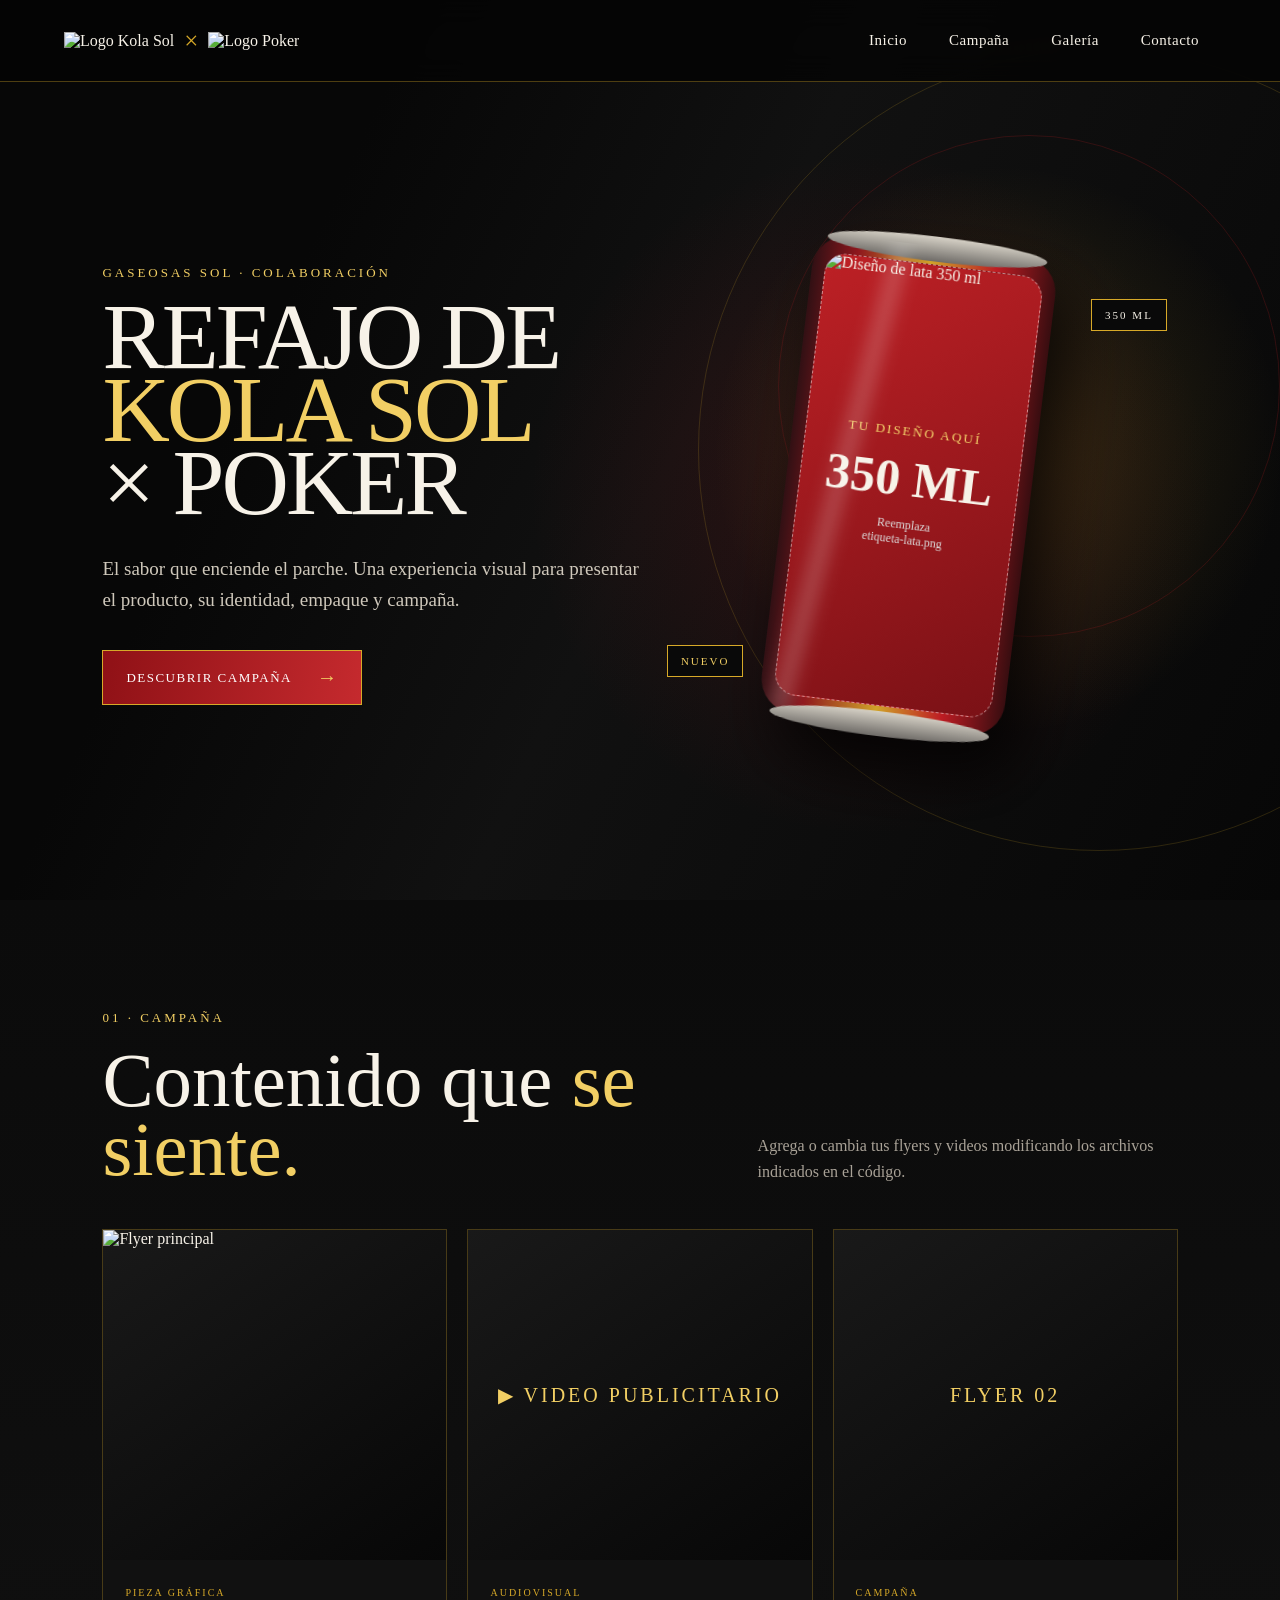
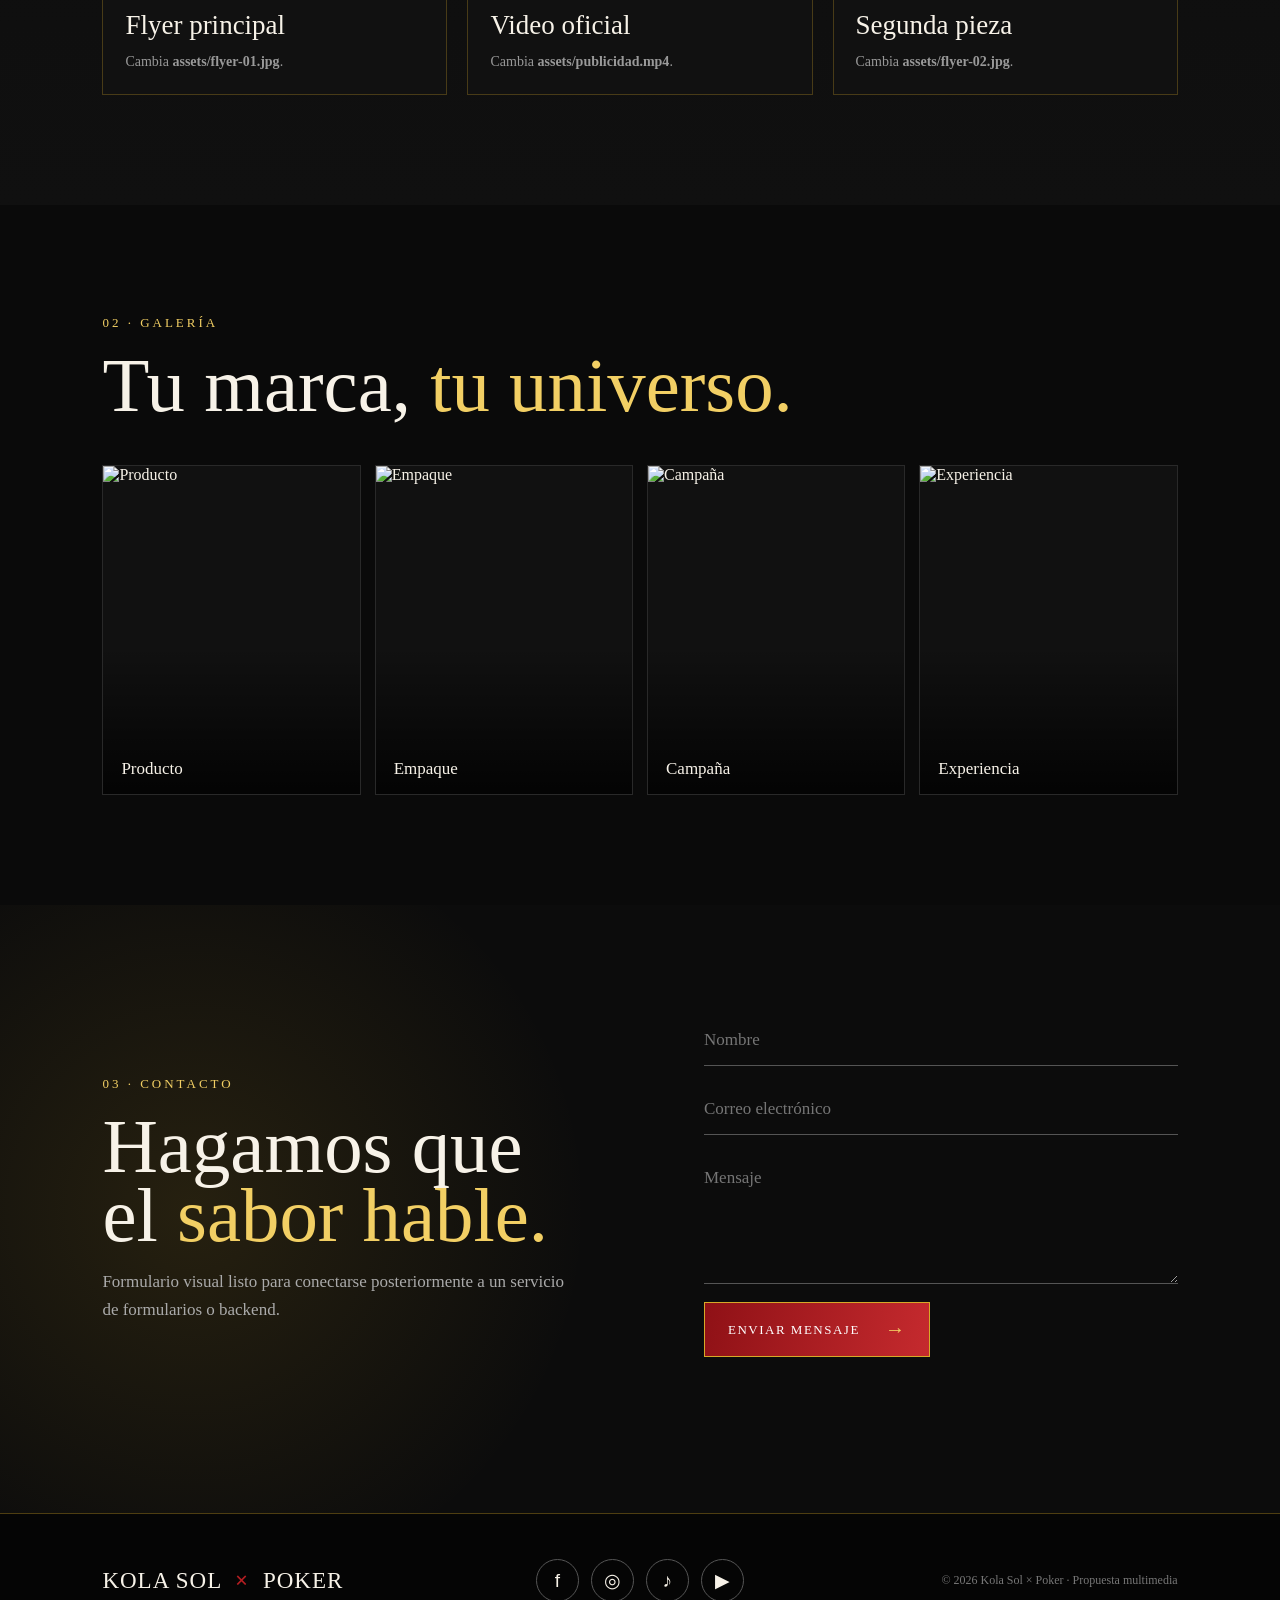
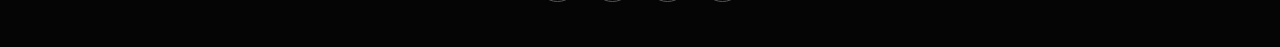
==== commit b089015d: "Fix image source for Poker logo in index.html" ====
--- a/index.html
+++ b/index.html
@@ -8,9 +8,9 @@
 <header class="header" id="inicio">
   <a class="logos" href="#inicio">
     <!-- LOGO KOLA SOL: assets/logo-kola-sol.png -->
-    <img src="assets/logo-kola-sol.png" alt="Logo Kola Sol"><span class="x">×</span>
+    <img src="https://raw.githubusercontent.com/heiderfabiangonzalezgaitan-byte/Refajo-Kola-Sol-Poker/refs/heads/main/IMG/Kola%20Sol.png" alt="Logo Kola Sol"><span class="x">×</span>
     <!-- LOGO POKER: assets/logo-poker.png -->
-    <img src="assets/logo-poker.png" alt="Logo Poker">
+    <img src="https://raw.githubusercontent.com/heiderfabiangonzalezgaitan-byte/Refajo-Kola-Sol-Poker/refs/heads/main/IMG/Poker b.png" alt="Logo Poker">
   </a>
   <button class="menu-toggle" id="menuToggle">☰</button>
   <nav class="nav" id="nav"><a href="#inicio">Inicio</a><a href="#campana">Campaña</a><a href="#galeria">Galería</a><a href="#contacto">Contacto</a></nav>
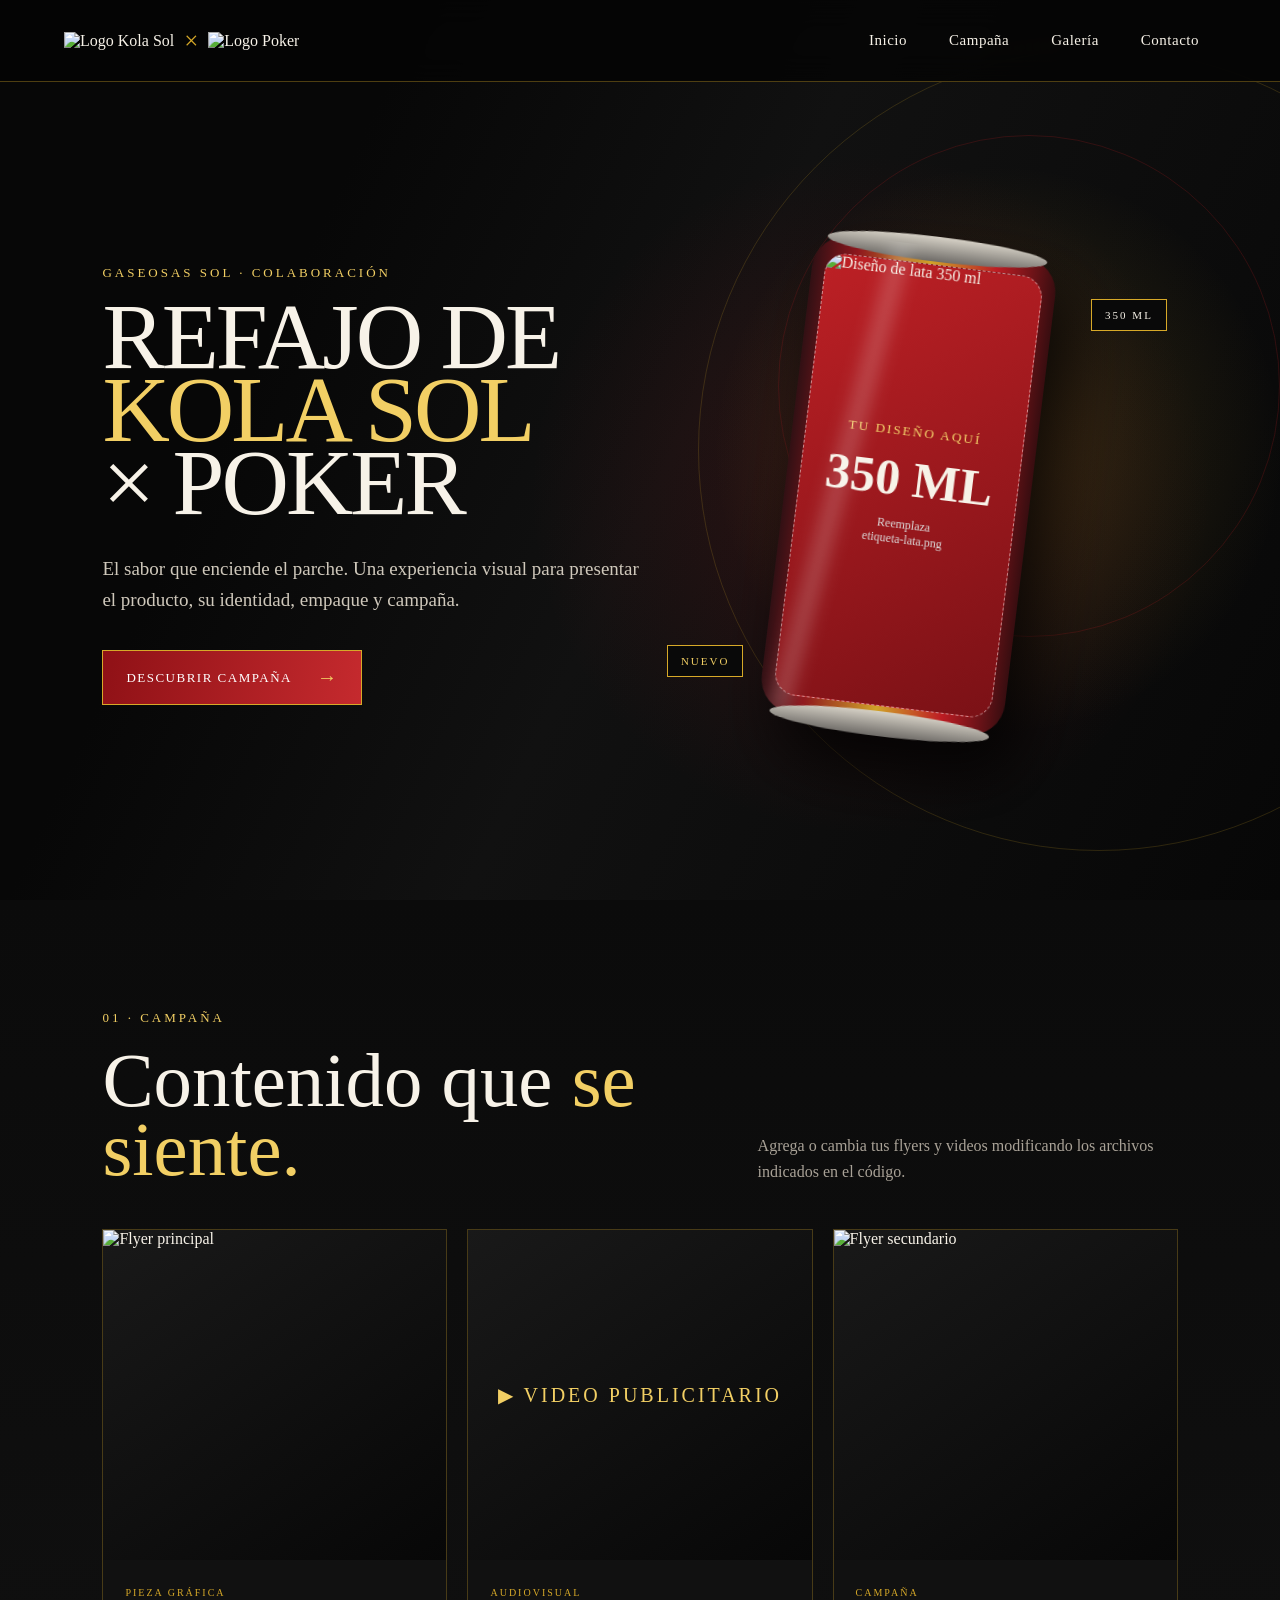
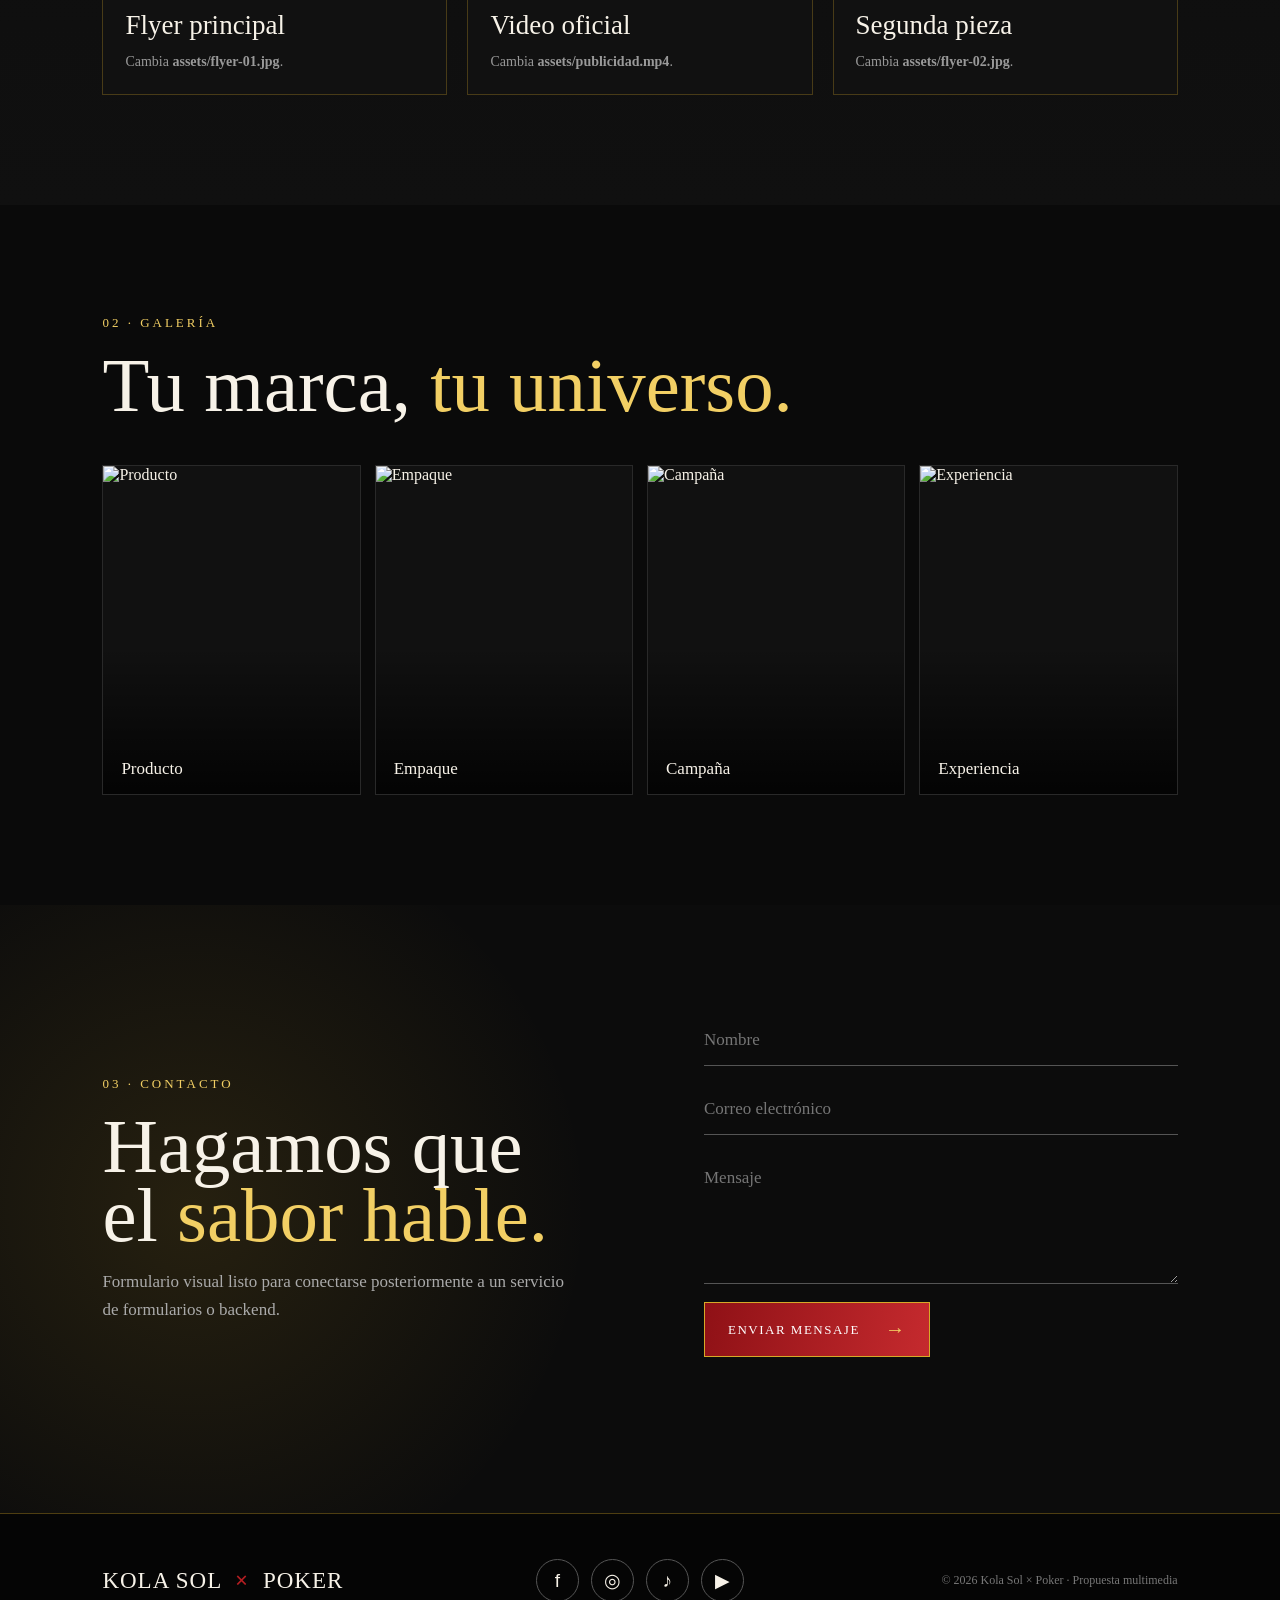
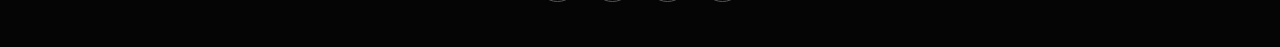
==== commit 4cce9387: "Update index.html" ====
--- a/index.html
+++ b/index.html
@@ -21,7 +21,7 @@
  <div class="hero-copy reveal"><p class="eyebrow">GASEOSAS SOL · COLABORACIÓN</p><h1>REFAJO DE<br><span>KOLA SOL</span><br>× POKER</h1><p class="lead">El sabor que enciende el parche. Una experiencia visual para presentar el producto, su identidad, empaque y campaña.</p><a href="#campana" class="btn">DESCUBRIR CAMPAÑA <b>→</b></a></div>
  <div class="hero-can-wrap reveal">
   <!-- COLOCA TU DISEÑO EN assets/etiqueta-lata.png -->
-  <div class="can-mockup"><div class="can-top"></div><div class="can-body"><img class="can-art" src="assets/etiqueta-lata.png" alt="Diseño de lata 350 ml"><div class="can-placeholder"><small>TU DISEÑO AQUÍ</small><strong>350 ML</strong><span>Reemplaza<br>etiqueta-lata.png</span></div><div class="can-shine"></div></div><div class="can-bottom"></div></div>
+  <div class="can-mockup"><div class="can-top"></div><div class="can-body"><img class="can-art" src="https://raw.githubusercontent.com/heiderfabiangonzalezgaitan-byte/Refajo-Kola-Sol-Poker/refs/heads/main/IMG/Refajo%20Kola%20Sol%20x%20Poker.png" alt="Diseño de lata 350 ml"><div class="can-placeholder"><small>TU DISEÑO AQUÍ</small><strong>350 ML</strong><span>Reemplaza<br>etiqueta-lata.png</span></div><div class="can-shine"></div></div><div class="can-bottom"></div></div>
   <span class="tag tag1">350 ML</span><span class="tag tag2">NUEVO</span>
  </div>
 </section>
